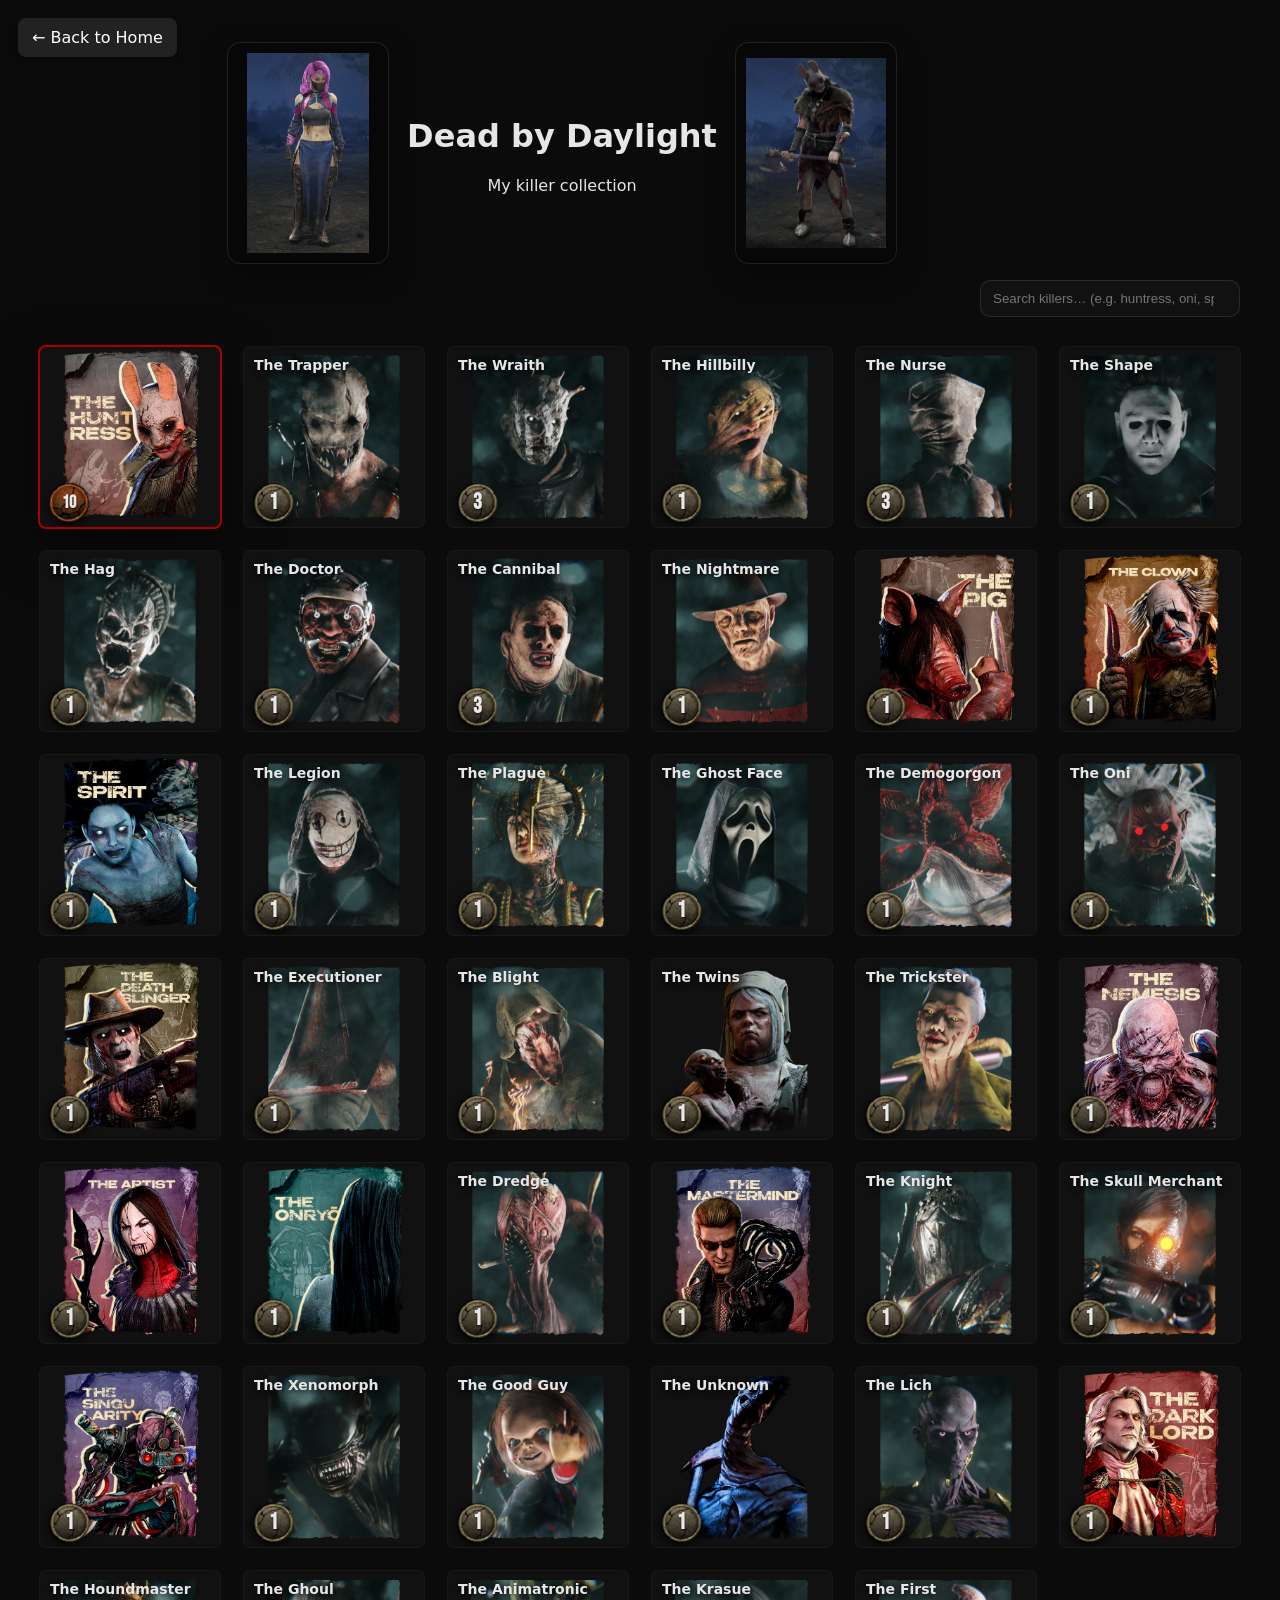
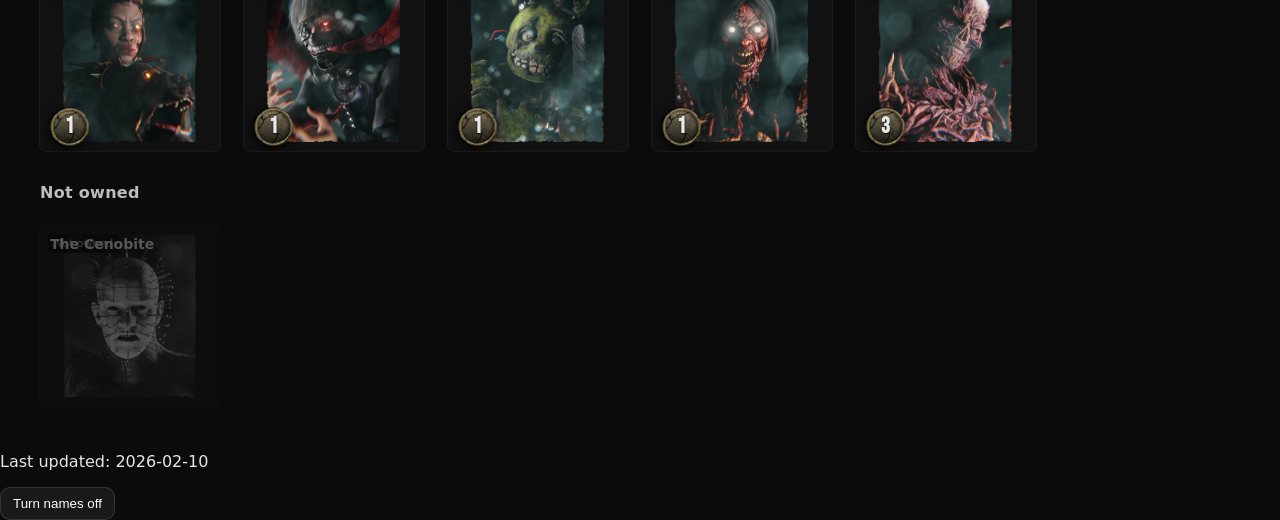
==== index.html @ 69598568 "move dead by daylight" ====
<!DOCTYPE html>
<html lang="en">
<head>
  <link href="https://fonts.googleapis.com/css2?family=Bebas+Neue&display=swap" rel="stylesheet">
  <meta charset="UTF-8" />
  <meta name="viewport" content="width=device-width, initial-scale=1.0" />

  <title>DBD Killers — Sic4rioDragon</title>
  <link rel="stylesheet" href="style.css" />
  <link rel="icon" type="image/png" href="/assets/img/deadbydaylight_icon.png" />

  <meta name="description" content="My Dead by Daylight killer collection — builds + clips." />
  <meta property="og:title" content="Dead by Daylight • Killers • Sic4rioDragon" />
  <meta property="og:description" content="My killer collection — builds + clips." />
  <meta property="og:image" content="https://deadbydaylight.sic4riodragon.uk/assets/img/banner1.png" />
  <meta property="og:url" content="https://deadbydaylight.sic4riodragon.uk/" />
  <meta name="twitter:card" content="summary_large_image" />
</head>

<body>
  <div class="topbar">
    <a class="back-btn" href="https://sic4riodragon.uk/">← Back to Home</a>

    <div class="titleblock">
      <div class="title-row">
        <a class="title-avatar-link" href="/survivors.html" title="Go to Survivors">
          <img class="title-avatar" src="/assets/img/yui.png" alt="Yui">
        </a>

        <div class="title-text">
          <h1>Dead by Daylight</h1>
          <p>My killer collection</p>
        </div>

        <a class="title-avatar-link" href="/" title="Go to Killers">
          <img class="title-avatar" src="/assets/img/huntress.png" alt="Huntress">
        </a>
      </div>
    </div>

    <div style="width:140px;"></div>
  </div>

  <div class="controls">
    <input id="searchInput" class="search" type="search" placeholder="Search killers… (e.g. huntress, oni, spirit)" autocomplete="off">
  </div>

  <main id="killer-grid"></main>

  <footer>
    <p id="updated"></p>
    <button id="toggleNamesBtn" class="toggle-btn" type="button">Turn names off</button>
  </footer>

  <!-- Modal -->
  <div id="killerModal" class="modal hidden">
    <div class="modal-card">
      <button id="modalClose" class="modal-close">×</button>
      <h2 id="modalName"></h2>
      <div id="modalBody"></div>
    </div>
  </div>

  <script src="script.js"></script>
</body>
</html>
---- style.css ----
body {
  margin: 0;
  background: #0b0b0b;
  color: #e6e6e6;
  font-family: system-ui, Segoe UI, sans-serif;
}

header {
  text-align: center;
  padding: 40px 20px;
}

#killer-grid {
  display: grid;
  grid-template-columns: repeat(auto-fill, minmax(180px, 1fr));
  gap: 24px;
  padding: 30px;
  max-width: 1200px;
  margin: auto;
}

.killer {
  position: relative;
  border-radius: 6px;
  overflow: hidden;
  background: #111;
  box-shadow: 0 0 0 1px rgba(255,255,255,0.06);
  transition: transform .15s ease, box-shadow .15s ease;
}

.killer:hover .prestige-crest{
  transform: translateY(-4px) scale(1.05);
}

.killer img {
  width: 100%;
  display: block;
}

.killer-name{
  position: absolute;
  top: 10px;
  left: 10px;
  right: 10px;

  padding: 0;
  background: none;
  border: none;

  font-weight: 800;
  font-size: 14px;
  line-height: 1.2;
  z-index: 6;

  text-shadow: 0 2px 6px rgba(0,0,0,.90);
}
.killer.locked {
  opacity: 0.35;
  filter: grayscale(1);
}

.prestige {
  position: absolute;
  top: 8px;
  right: 8px;
  background: rgba(0,0,0,.75);
  padding: 4px 7px;
  font-size: 12px;
  border-radius: 4px;
}

/* Prestige Crest (layered images: fill + border + number) */
.prestige-crest{
  position: absolute;
  left: 5px;
  bottom: 0px;

  width: 48px;
  height: 48px;
  z-index: 7;

  pointer-events: none;
  filter: drop-shadow(0 3px 6px rgba(0,0,0,.8));
}

.prestige-crest img{
  position: absolute;
  inset: 0;
  width: 100%;
  height: 100%;
  display: block;
}

.prestige-crest .prestige-num{
  position: absolute;
  inset: 0;
  display: grid;
  place-items: center;

  font-weight: 600;
  color: #e8e8e8;
  text-shadow:
    0 1px 2px rgba(0,0,0,.75),
    0 0 1px rgba(0,0,0,.55);    
  line-height: 1;
  user-select: none;
  font-family: "Bebas Neue", system-ui, sans-serif;
  letter-spacing: 0px;
}

.prestige-crest[data-d="1"] .prestige-num{ font-size: 22px; }
.prestige-crest[data-d="2"] .prestige-num{ font-size: 18px; }
.prestige-crest[data-d="3"] .prestige-num{ font-size: 16px; }

.killer{
  position: relative;
}
.back-link {
  display: inline-block;
  margin-top: 10px;
  color: #aaa;
  text-decoration: none;
  font-size: 14px;
}
.back-link:hover { color: #fff; }

.locked-label {
  position: absolute;
  top: 8px;
  left: 8px;
  font-size: 11px;
  background: rgba(0,0,0,.7);
  padding: 3px 6px;
  border-radius: 3px;
  color: #ccc;
}

.subtitle {
  font-size: 14px;
  color: #b5b5b5;
  margin-top: 6px;
}

@media (max-width: 500px) {
  #killer-grid {
    gap: 16px;
    padding: 20px;
  }
}

.missing-img-badge{
  position:absolute;
  top:8px;
  right:8px;
  padding:4px 8px;
  border-radius:10px;
  font-size:12px;
  letter-spacing:0.4px;
  background:rgba(255, 70, 70, 0.92);
  color:#fff;
  font-weight:700;
  z-index:5;
  user-select:none;
}

.topbar{
  max-width:1200px;
  margin: 42px auto 0;
  padding: 0 30px;
  display:flex;
  align-items:center;
  justify-content:space-between;
  gap:16px;
}

.titleblock{
  text-align:center;
  flex:1;
}

.back-btn{
  position: fixed;
  top: 18px;
  left: 18px;
  z-index: 10000;

  display:inline-block;
  color:#fff;
  background:#222;
  padding:10px 14px;
  border-radius:8px;
  text-decoration:none;
  box-shadow: 0 2px 10px rgba(0,0,0,0.35);
}
.back-btn:hover{ background:#333; }

.section-title{
  grid-column: 1 / -1;
  margin: 8px 0 0;
  font-size: 16px;
  color: #bdbdbd;
  letter-spacing: .3px;
}

.modal.hidden{ display:none; }
.modal{
  position:fixed; inset:0;
  background:rgba(0,0,0,0.65);
  display:flex;
  align-items:center;
  justify-content:center;
  padding:20px;
  z-index:9999;
}
.modal-card{
  width:min(720px, 95vw);
  background:rgba(10,10,14,0.96);
  border:1px solid rgba(255,255,255,0.08);
  border-radius:14px;
  padding:18px 18px 16px;
  box-shadow: 0 20px 60px rgba(0,0,0,0.6);
}
.modal-close{
  float:right;
  background:#222;
  color:#fff;
  border:none;
  border-radius:10px;
  width:36px; height:36px;
  cursor:pointer;
}
.modal-close:hover{ background:#333; }

.modal-section { margin-top: 10px; }
.modal-section h3 {
  margin: 12px 0 6px;
  font-size: 16px;
  color: #eaeaf2;
}
.modal-section ul { margin: 6px 0 10px 18px; }
.modal-section a { color: #9bd1ff; text-decoration: none; }
.modal-section a:hover { text-decoration: underline; }
.muted { opacity: 0.75; }

/* Title row with Yui / Huntress */
.title-row{
  display:flex;
  align-items:center;
  justify-content:center;
  gap:18px;
}
.title-avatar{
  width: 140px;
  height: 200px; 
  object-fit: contain;
  object-position: center;
  border-radius: 14px;
  padding: 10px;
  background: rgba(0,0,0,0.35);
  box-shadow: 0 10px 30px rgba(0,0,0,.45);
  border: 1px solid rgba(255,255,255,.10);
}

.title-text{ text-align:center; }

/* Controls */
.controls{
  max-width: 1200px;
  margin: 16px auto 0;
  padding: 0 30px;
  display: flex;
  justify-content: flex-end;  /* right */
}

.search{
  width: 260px;
  max-width: 100%;
  padding: 10px 12px;
  border-radius: 10px;
  border: 1px solid rgba(255,255,255,.10);
  background: #111;
  color: #eee;
  outline: none;
}

.search:focus{ border-color: rgba(255,255,255,.22); }

.perk-list{ list-style:none; padding-left:0; margin: 6px 0 10px; }
.perk-item{
  display:flex;
  align-items:center;
  gap:10px;
  margin: 6px 0;
}
.perk-icon{
  width:28px;
  height:28px;
  border-radius:6px;
  border:1px solid rgba(255,255,255,.10);
  background:#111;
}

.clip-embed{ margin: 10px 0 16px; }

/* Main highlight (dark red) */
.killer.main{
  box-shadow:
    0 0 0 2px rgba(176, 0, 0, 0.95), /* #b00000 */
    0 20px 55px rgba(0, 0, 0, 0.6);
}

.title-avatar-link{
  display:inline-flex;
  border-radius:14px;
}
.title-avatar-link:hover .title-avatar{
  transform: translateY(-1px);
  transition: transform 120ms ease;
}
.title-avatar{ cursor:pointer; }

/* === Survivors page: use same grid + fixed card height (prevents giant portraits) === */
#survivor-grid{
  display:grid;
  grid-template-columns: repeat(auto-fill, minmax(180px, 1fr));
  gap: 24px;
  padding: 30px;
  max-width: 1200px;
  margin: auto;
}

#survivor-grid .killer img{
  width: 100%;
  display: block;
}
/* Global toggle: hide all names */
body.names-off .killer-name{
  display: none !important;
}

/* Per-card toggle: hide name for specific portraits */
.killer-name.is-hidden{
  display: none !important;
}

.toggle-btn{
  padding: 8px 12px;
  border-radius: 10px;
  border: 1px solid rgba(255,255,255,.12);
  background: rgba(255,255,255,.06);
  color: #fff;
  cursor: pointer;
}
.toggle-btn:hover{
  background: rgba(255,255,255,.10);
}
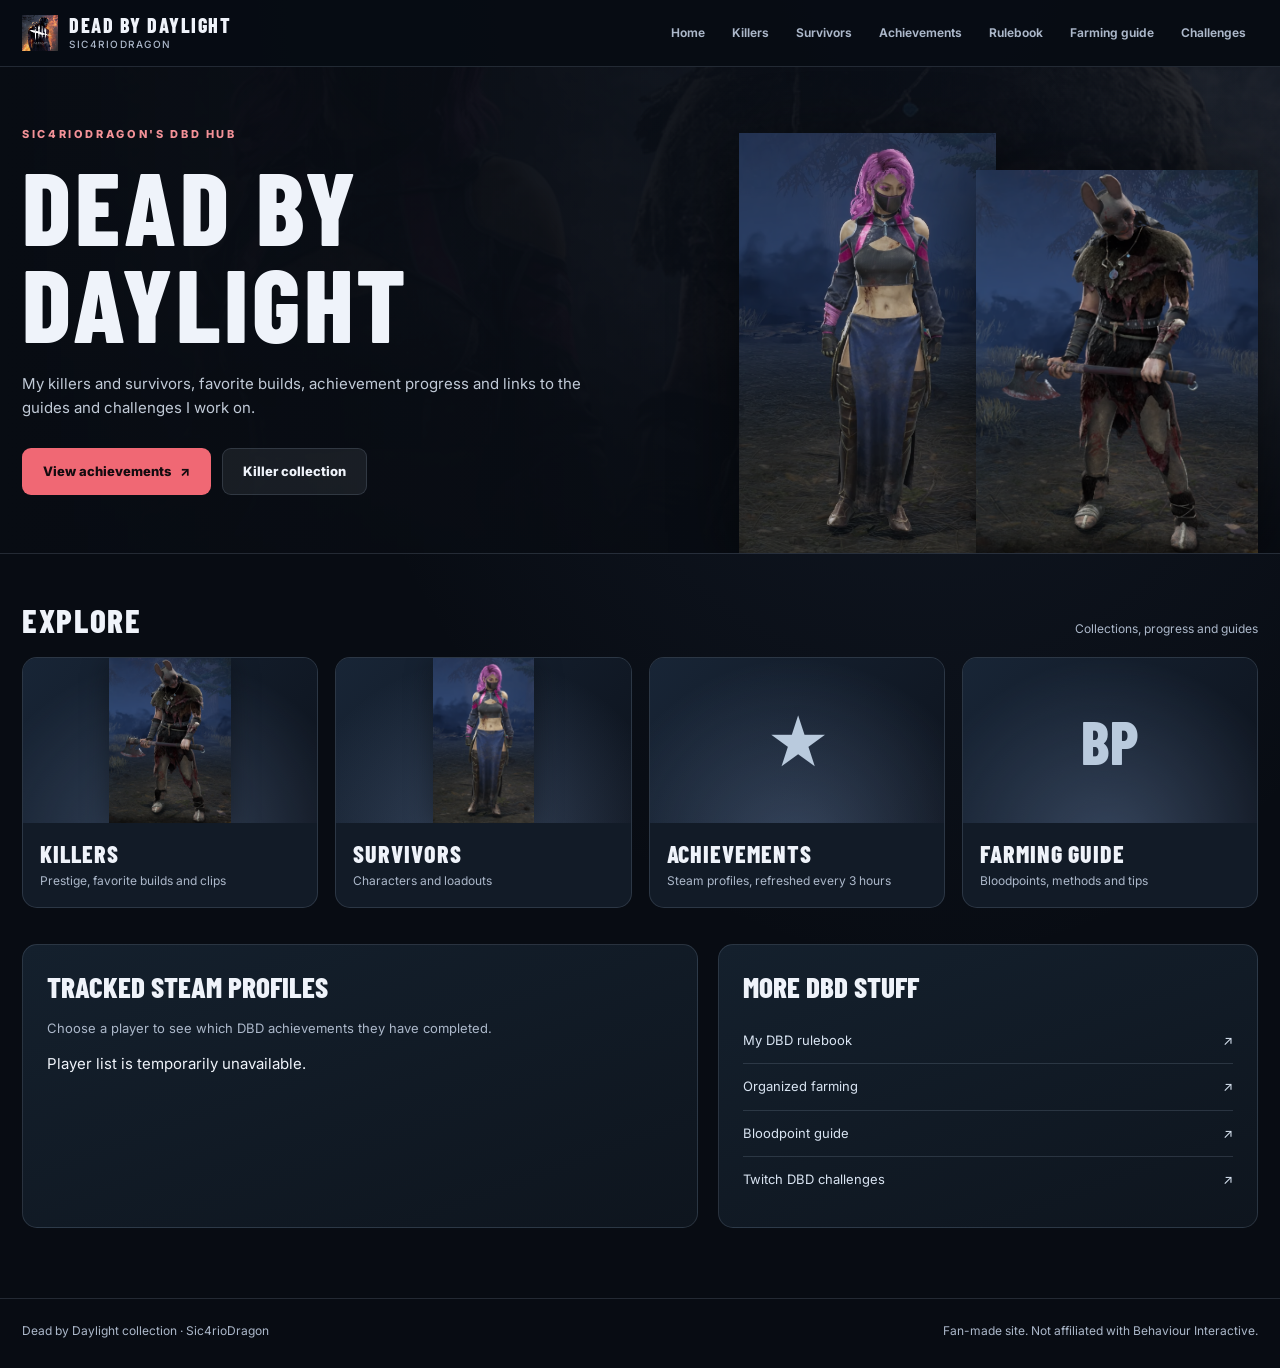
==== commit c3b5984d: "Build DBD hub homepage and shared navigation" ====
--- a/index.html
+++ b/index.html
@@ -1,66 +1,55 @@
-<!DOCTYPE html>
+<!doctype html>
 <html lang="en">
 <head>
-  <link href="https://fonts.googleapis.com/css2?family=Bebas+Neue&display=swap" rel="stylesheet">
-  <meta charset="UTF-8" />
-  <meta name="viewport" content="width=device-width, initial-scale=1.0" />
-
-  <title>DBD Killers — Sic4rioDragon</title>
-  <link rel="stylesheet" href="style.css" />
-  <link rel="icon" type="image/png" href="/assets/img/deadbydaylight_icon.png" />
-
-  <meta name="description" content="My Dead by Daylight killer collection — builds + clips." />
-  <meta property="og:title" content="Dead by Daylight • Killers • Sic4rioDragon" />
-  <meta property="og:description" content="My killer collection — builds + clips." />
-  <meta property="og:image" content="https://deadbydaylight.sic4riodragon.uk/assets/img/banner1.png" />
-  <meta property="og:url" content="https://deadbydaylight.sic4riodragon.uk/" />
-  <meta name="twitter:card" content="summary_large_image" />
+  <meta charset="utf-8"><meta name="viewport" content="width=device-width,initial-scale=1">
+  <meta name="theme-color" content="#080c13">
+  <title>Dead by Daylight | Sic4rioDragon</title>
+  <meta name="description" content="Sic4rioDragon's Dead by Daylight hub: killers, survivors, Steam achievements, farming guides, builds and clips.">
+  <link rel="canonical" href="https://deadbydaylight.sic4riodragon.uk/">
+  <link rel="icon" href="/assets/img/deadbydaylight_icon.png">
+  <meta property="og:title" content="Dead by Daylight | Sic4rioDragon">
+  <meta property="og:description" content="Collections, achievements, guides and challenges.">
+  <meta property="og:image" content="https://deadbydaylight.sic4riodragon.uk/assets/img/banner1.png">
+  <link rel="stylesheet" href="/site.css">
+  <script>if(location.search){const p=new URLSearchParams(location.search);if(p.has('k'))location.replace('/killers/?k='+encodeURIComponent(p.get('k')));else if(p.has('s'))location.replace('/survivors.html?s='+encodeURIComponent(p.get('s')));}</script>
 </head>
-
-<body>
-  <div class="topbar">
-    <a class="back-btn" href="https://sic4riodragon.uk/">← Back to Home</a>
-
-    <div class="titleblock">
-      <div class="title-row">
-        <a class="title-avatar-link" href="/survivors.html" title="Go to Survivors">
-          <img class="title-avatar" src="/assets/img/yui.png" alt="Yui">
-        </a>
-
-        <div class="title-text">
-          <h1>Dead by Daylight</h1>
-          <p>My killer collection</p>
+<body class="hub-page">
+  <header class="site-header"></header>
+  <section class="hub-hero">
+    <div class="hub-wrap">
+      <div class="hub-hero-copy">
+        <p class="hub-eyebrow">Sic4rioDragon's DBD hub</p>
+        <h1>Dead by<br>Daylight</h1>
+        <p>My killers and survivors, favorite builds, achievement progress and links to the guides and challenges I work on.</p>
+        <div class="hub-actions">
+          <a class="hub-btn" href="/achievements/">View achievements <span aria-hidden="true">↗</span></a>
+          <a class="hub-btn secondary" href="/killers/">Killer collection</a>
         </div>
-
-        <a class="title-avatar-link" href="/" title="Go to Killers">
-          <img class="title-avatar" src="/assets/img/huntress.png" alt="Huntress">
-        </a>
       </div>
+      <div class="hub-figure" aria-hidden="true"><img src="/assets/img/yui.png" alt=""><img src="/assets/img/huntress.png" alt=""></div>
     </div>
-
-    <div style="width:140px;"></div>
-  </div>
-
-  <div class="controls">
-    <input id="searchInput" class="search" type="search" placeholder="Search killers… (e.g. huntress, oni, spirit)" autocomplete="off">
-  </div>
-
-  <main id="killer-grid"></main>
-
-  <footer>
-    <p id="updated"></p>
-    <button id="toggleNamesBtn" class="toggle-btn" type="button">Turn names off</button>
-  </footer>
-
-  <!-- Modal -->
-  <div id="killerModal" class="modal hidden">
-    <div class="modal-card">
-      <button id="modalClose" class="modal-close">×</button>
-      <h2 id="modalName"></h2>
-      <div id="modalBody"></div>
+  </section>
+  <main class="hub-main hub-wrap">
+    <section aria-labelledby="explore-title">
+      <div class="hub-section-title"><h2 id="explore-title">Explore</h2><span>Collections, progress and guides</span></div>
+      <div class="hub-grid">
+        <a class="hub-tile" href="/killers/"><div class="hub-tile-visual"><img src="/assets/img/huntress.png" alt="" loading="lazy"></div><div class="hub-tile-body"><span class="hub-tile-title">Killers</span><span class="hub-tile-sub">Prestige, favorite builds and clips</span></div></a>
+        <a class="hub-tile" href="/survivors.html"><div class="hub-tile-visual"><img src="/assets/img/yui.png" alt="" loading="lazy"></div><div class="hub-tile-body"><span class="hub-tile-title">Survivors</span><span class="hub-tile-sub">Characters and loadouts</span></div></a>
+        <a class="hub-tile" href="/achievements/"><div class="hub-tile-visual hub-icon-visual"><span aria-hidden="true">★</span></div><div class="hub-tile-body"><span class="hub-tile-title">Achievements</span><span class="hub-tile-sub">Steam profiles, refreshed every 3 hours</span></div></a>
+        <a class="hub-tile" href="https://dbdfarming.sic4riodragon.uk/"><div class="hub-tile-visual hub-icon-visual"><span aria-hidden="true">BP</span></div><div class="hub-tile-body"><span class="hub-tile-title">Farming guide</span><span class="hub-tile-sub">Bloodpoints, methods and tips</span></div></a>
+      </div>
+    </section>
+    <div class="hub-lower">
+      <section class="hub-box" aria-labelledby="tracked-title"><h2 id="tracked-title">Tracked Steam profiles</h2><p>Choose a player to see which DBD achievements they have completed.</p><div class="hub-players" id="homePlayers"><span>Loading player list…</span></div></section>
+      <section class="hub-box"><h2>More DBD stuff</h2><ul class="hub-list">
+        <li><a href="/dbd-rulebook/">My DBD rulebook <span aria-hidden="true">↗</span></a></li>
+        <li><a href="https://dbdfarming.sic4riodragon.uk/guides/organized-farming.html">Organized farming <span aria-hidden="true">↗</span></a></li>
+        <li><a href="https://dbdfarming.sic4riodragon.uk/guides/bloodpoint-farming.html">Bloodpoint guide <span aria-hidden="true">↗</span></a></li>
+        <li><a href="https://sic4riodragon.uk/twitch/deadbydaylight/">Twitch DBD challenges <span aria-hidden="true">↗</span></a></li>
+      </ul></section>
     </div>
-  </div>
-
-  <script src="script.js"></script>
+  </main>
+  <footer class="hub-footer"><div class="hub-wrap"><span>Dead by Daylight collection · Sic4rioDragon</span><span>Fan-made site. Not affiliated with Behaviour Interactive.</span></div></footer>
+  <script src="/site.js"></script><script src="/home.js"></script>
 </body>
 </html>
--- a/site.css
+++ b/site.css
@@ -0,0 +1,70 @@
+@import url('https://fonts.googleapis.com/css2?family=Barlow+Condensed:wght@500;600;700;800&family=Inter:wght@400;500;600;700;800&display=swap');
+:root{--hub-bg:#080c13;--hub-panel:#121b27;--hub-panel2:#172331;--hub-line:rgba(178,199,224,.16);--hub-text:#eff3fa;--hub-muted:#acb8ca;--hub-accent:#f06874;--hub-blue:#8dbcea}
+html{scroll-behavior:smooth}
+body{background-color:var(--hub-bg);color:var(--hub-text)}
+.site-header{position:relative;z-index:30;display:flex;align-items:center;justify-content:space-between;gap:24px;width:100%;box-sizing:border-box;padding:13px max(22px,calc((100vw - 1380px)/2));background:rgba(7,12,19,.96);border-bottom:1px solid var(--hub-line);font-family:Inter,system-ui,sans-serif}
+.site-brand{display:flex;align-items:center;gap:11px;flex:none;color:var(--hub-text)!important;text-decoration:none!important;font-family:'Barlow Condensed',sans-serif;font-size:20px;font-weight:800;letter-spacing:.075em;line-height:1}
+.site-brand img{height:36px;width:36px;object-fit:contain}
+.site-brand span{display:flex;flex-direction:column;gap:3px}
+.site-brand small{font:500 10px Inter,system-ui,sans-serif;letter-spacing:.15em;text-transform:uppercase;color:var(--hub-muted)}
+.site-links{display:flex;align-items:center;justify-content:flex-end;gap:3px;min-width:0;flex-wrap:wrap}
+.site-links a{font-size:12px;font-weight:650;color:var(--hub-muted);padding:10px 12px;border-radius:9px;text-decoration:none;white-space:nowrap;transition:color .15s,background .15s}
+.site-links a:hover,.site-links a[aria-current="page"]{background:rgba(141,188,234,.11);color:#fff}
+.hub-page{margin:0;min-height:100vh;background:radial-gradient(ellipse at 72% -10%,rgba(90,119,169,.17),transparent 52%),#080c13;font:400 15px/1.65 Inter,system-ui,sans-serif;color:var(--hub-text)}
+.hub-page *{box-sizing:border-box}
+.hub-wrap{width:min(1300px,calc(100% - 44px));margin:0 auto}
+.hub-hero{position:relative;isolation:isolate;overflow:hidden;border-bottom:1px solid var(--hub-line);min-height:465px;display:flex;align-items:center}
+.hub-hero:before{content:'';position:absolute;z-index:-2;inset:0;background:url('/assets/img/banner1.png') center 38%/cover no-repeat;opacity:.27}
+.hub-hero:after{content:'';position:absolute;z-index:-1;inset:0;background:linear-gradient(90deg,#080c13 0%,rgba(8,12,19,.85) 40%,rgba(8,12,19,.42) 100%),linear-gradient(0deg,#080c13,transparent 52%)}
+.hub-hero .hub-wrap{display:flex;align-items:center;gap:20px;position:relative;min-height:465px}
+.hub-hero-copy{max-width:710px;padding:58px 0;position:relative;z-index:3}
+.hub-eyebrow{font-weight:800;text-transform:uppercase;letter-spacing:.24em;color:#f39298;font-size:11px;margin:0 0 14px}
+.hub-hero h1{font-family:'Barlow Condensed',Impact,sans-serif;font-weight:800;text-transform:uppercase;letter-spacing:.035em;font-size:clamp(52px,8vw,105px);line-height:.95;margin:0 0 20px}
+.hub-hero p:not(.hub-eyebrow){max-width:570px;color:#c1cad7;margin:0 0 27px}
+.hub-actions{display:flex;flex-wrap:wrap;gap:11px}
+.hub-btn{display:inline-flex;align-items:center;justify-content:center;gap:9px;padding:12px 20px;background:var(--hub-accent);border:1px solid transparent;border-radius:9px;text-decoration:none;color:#140b0f;font-weight:800;font-size:13px;transition:transform .2s,background .2s}
+.hub-btn:hover{transform:translateY(-2px);background:#ff8790}
+.hub-btn.secondary{background:rgba(230,239,250,.075);border-color:var(--hub-line);color:var(--hub-text)}
+.hub-btn.secondary:hover{background:rgba(230,239,250,.13)}
+.hub-figure{position:absolute;right:0;bottom:0;height:100%;display:flex;align-items:flex-end;justify-content:flex-end;pointer-events:none}
+.hub-figure img{width:clamp(160px,22vw,330px);max-height:420px;object-fit:contain;object-position:bottom;filter:drop-shadow(0 12px 35px rgba(0,0,0,.6))}
+.hub-figure img:first-child{transform:translateX(32px);opacity:.87}
+.hub-main{padding:48px 0 70px}
+.hub-section-title{display:flex;align-items:baseline;justify-content:space-between;gap:15px;margin:0 0 18px}
+.hub-section-title h2{font:800 33px/1.1 'Barlow Condensed',sans-serif;letter-spacing:.05em;text-transform:uppercase;margin:0}
+.hub-section-title span,.hub-section-title a{font-size:12px;color:var(--hub-muted)}
+.hub-section-title a:hover{color:#fff}
+.hub-grid{display:grid;grid-template-columns:repeat(4,minmax(0,1fr));gap:17px}
+.hub-tile{position:relative;display:flex;flex-direction:column;overflow:hidden;min-height:250px;border:1px solid var(--hub-line);border-radius:15px;background:var(--hub-panel);color:var(--hub-text)!important;text-decoration:none!important;transition:transform .2s,border-color .2s,box-shadow .2s}
+.hub-tile:hover{transform:translateY(-5px);border-color:rgba(240,104,116,.65);box-shadow:0 18px 30px rgba(0,0,0,.24)}
+.hub-tile-visual{height:165px;display:flex;justify-content:center;align-items:flex-end;background:radial-gradient(circle at center 120%,rgba(130,159,205,.34),transparent 80%),linear-gradient(130deg,#182536,#0d131d);overflow:hidden}
+.hub-tile-visual img{max-width:100%;height:100%;object-fit:contain;object-position:bottom;filter:drop-shadow(0 6px 14px rgba(0,0,0,.4))}
+.hub-tile-body{padding:16px 17px;display:flex;flex-direction:column;gap:3px}
+.hub-tile-title{font:800 24px 'Barlow Condensed',sans-serif;text-transform:uppercase;letter-spacing:.04em}
+.hub-tile-sub{font-size:12px;color:var(--hub-muted)}
+.hub-icon-visual{display:grid;place-items:center}
+.hub-icon-visual span{font:800 60px 'Barlow Condensed',sans-serif;color:#b9cadd}
+.hub-lower{display:grid;grid-template-columns:1.25fr 1fr;gap:20px;margin-top:36px}
+.hub-box{padding:24px;border-radius:15px;background:linear-gradient(160deg,#14202d,#0e151e);border:1px solid var(--hub-line)}
+.hub-box h2{font:800 29px 'Barlow Condensed',sans-serif;text-transform:uppercase;margin:0 0 14px}
+.hub-box p{font-size:13px;color:var(--hub-muted)}
+.hub-players{display:flex;flex-wrap:wrap;gap:10px}
+.hub-player{display:flex;align-items:center;gap:11px;padding:10px 13px;border:1px solid var(--hub-line);border-radius:11px;background:rgba(255,255,255,.035);text-decoration:none;color:#f6f8fb;min-width:205px;flex:1}
+.hub-player:hover{border-color:var(--hub-blue)}
+.hub-player img{height:40px;width:40px;object-fit:cover;border-radius:7px;background:#233143}
+.hub-player strong{display:block;font-size:13px}
+.hub-player small{display:block;color:var(--hub-muted);font-size:11px}
+.hub-list{list-style:none;padding:0;margin:0}
+.hub-list li+li{border-top:1px solid var(--hub-line)}
+.hub-list a{display:flex;justify-content:space-between;align-items:center;padding:12px 0;color:#d9e4f2;text-decoration:none;font-size:13px}
+.hub-list a:hover{color:#fff}
+.hub-footer{padding:24px 0 30px;border-top:1px solid var(--hub-line);color:var(--hub-muted);font:12px Inter,system-ui,sans-serif}
+.hub-footer .hub-wrap{display:flex;justify-content:space-between;gap:15px;flex-wrap:wrap}
+body:not(.hub-page)>.site-header+*{scroll-margin-top:20px}
+body:not(.hub-page) .topbar{margin-top:0}
+body:not(.hub-page) .topbar .back-btn{border-radius:9px}
+body:not(.hub-page) .killer{border-radius:12px;border:1px solid rgba(178,199,224,.12)}
+body:not(.hub-page) .killer:hover{box-shadow:0 0 0 1px rgba(240,104,116,.3),0 16px 25px rgba(0,0,0,.28)}
+@media(max-width:1050px){.hub-grid{grid-template-columns:repeat(2,minmax(0,1fr))}.hub-figure{opacity:.5}.site-header{flex-wrap:wrap;padding:12px 22px}.site-links{flex-wrap:nowrap;overflow-x:auto;max-width:100%;justify-content:flex-start;width:100%;padding-bottom:3px}}
+@media(max-width:670px){.hub-wrap{width:min(100% - 28px,1300px)}.hub-hero,.hub-hero .hub-wrap{min-height:385px}.hub-hero-copy{padding:42px 0}.hub-hero h1{font-size:55px}.hub-figure{opacity:.19;right:-38px}.hub-grid{gap:10px}.hub-tile{min-height:215px}.hub-tile-visual{height:128px}.hub-tile-body{padding:12px}.hub-tile-title{font-size:21px}.hub-lower{grid-template-columns:1fr}.hub-main{padding-top:30px}.site-header{padding:10px 14px}.site-links a{font-size:11px;padding:9px 8px}}
+@media(prefers-reduced-motion:reduce){.hub-tile,.hub-btn{transition:none}}
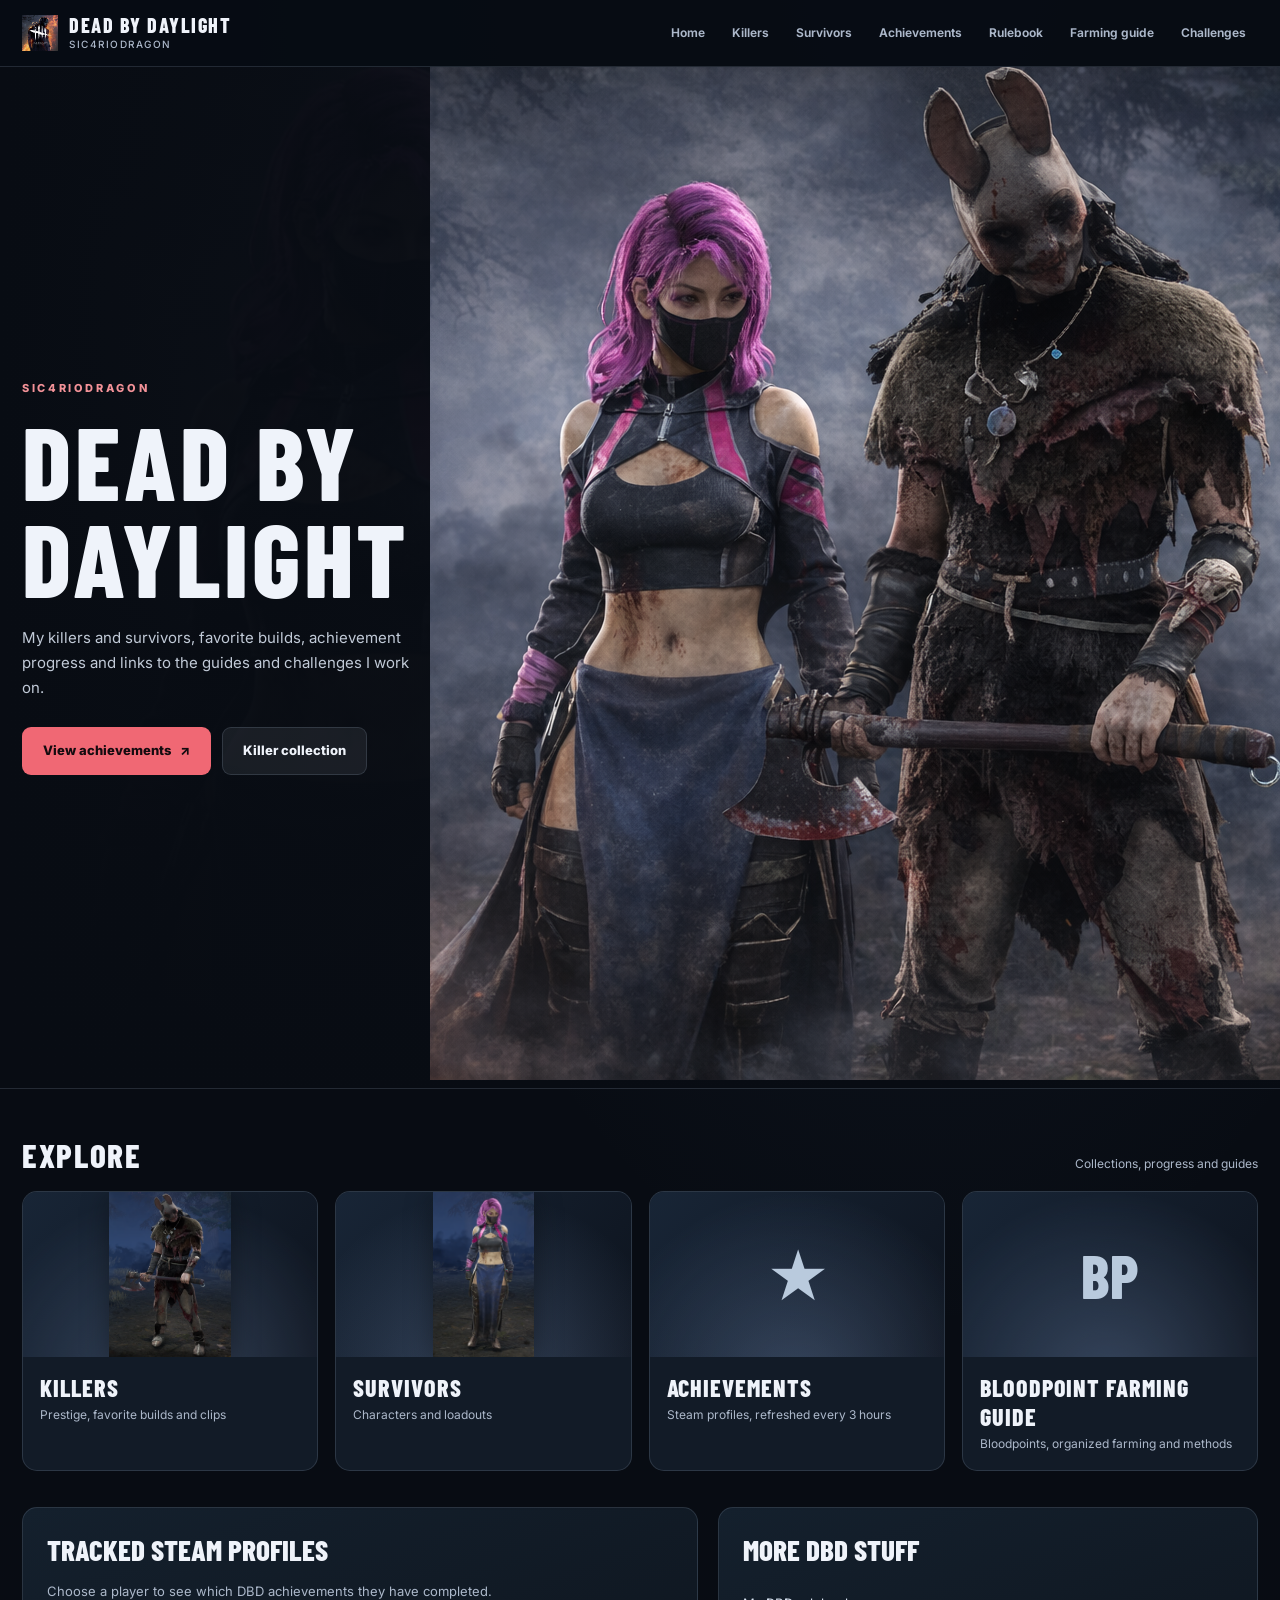
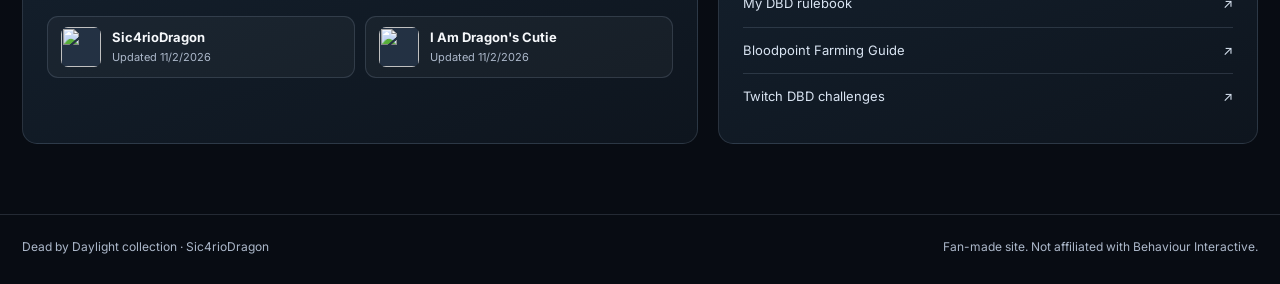
==== commit a1c53ed3: "Refine DBD homepage links, wording, and featured banner" ====
--- a/index.html
+++ b/index.html
@@ -4,7 +4,7 @@
   <meta charset="utf-8"><meta name="viewport" content="width=device-width,initial-scale=1">
   <meta name="theme-color" content="#080c13">
   <title>Dead by Daylight | Sic4rioDragon</title>
-  <meta name="description" content="Sic4rioDragon's Dead by Daylight hub: killers, survivors, Steam achievements, farming guides, builds and clips.">
+  <meta name="description" content="Sic4rioDragon's Dead by Daylight website: killers, survivors, Steam achievements, farming guides, builds and clips.">
   <link rel="canonical" href="https://deadbydaylight.sic4riodragon.uk/">
   <link rel="icon" href="/assets/img/deadbydaylight_icon.png">
   <meta property="og:title" content="Dead by Daylight | Sic4rioDragon">
@@ -18,7 +18,7 @@
   <section class="hub-hero">
     <div class="hub-wrap">
       <div class="hub-hero-copy">
-        <p class="hub-eyebrow">Sic4rioDragon's DBD hub</p>
+        <p class="hub-eyebrow">Sic4rioDragon</p>
         <h1>Dead by<br>Daylight</h1>
         <p>My killers and survivors, favorite builds, achievement progress and links to the guides and challenges I work on.</p>
         <div class="hub-actions">
@@ -26,7 +26,7 @@
           <a class="hub-btn secondary" href="/killers/">Killer collection</a>
         </div>
       </div>
-      <div class="hub-figure" aria-hidden="true"><img src="/assets/img/yui.png" alt=""><img src="/assets/img/huntress.png" alt=""></div>
+      <div class="hub-feature-banner"><img src="/assets/img/banner1.png" alt="Dead by Daylight featured banner"></div>
     </div>
   </section>
   <main class="hub-main hub-wrap">
@@ -36,16 +36,15 @@
         <a class="hub-tile" href="/killers/"><div class="hub-tile-visual"><img src="/assets/img/huntress.png" alt="" loading="lazy"></div><div class="hub-tile-body"><span class="hub-tile-title">Killers</span><span class="hub-tile-sub">Prestige, favorite builds and clips</span></div></a>
         <a class="hub-tile" href="/survivors.html"><div class="hub-tile-visual"><img src="/assets/img/yui.png" alt="" loading="lazy"></div><div class="hub-tile-body"><span class="hub-tile-title">Survivors</span><span class="hub-tile-sub">Characters and loadouts</span></div></a>
         <a class="hub-tile" href="/achievements/"><div class="hub-tile-visual hub-icon-visual"><span aria-hidden="true">★</span></div><div class="hub-tile-body"><span class="hub-tile-title">Achievements</span><span class="hub-tile-sub">Steam profiles, refreshed every 3 hours</span></div></a>
-        <a class="hub-tile" href="https://dbdfarming.sic4riodragon.uk/"><div class="hub-tile-visual hub-icon-visual"><span aria-hidden="true">BP</span></div><div class="hub-tile-body"><span class="hub-tile-title">Farming guide</span><span class="hub-tile-sub">Bloodpoints, methods and tips</span></div></a>
+        <a class="hub-tile" href="https://dbdfarming.sic4riodragon.uk/"><div class="hub-tile-visual hub-icon-visual"><span aria-hidden="true">BP</span></div><div class="hub-tile-body"><span class="hub-tile-title">Bloodpoint Farming Guide</span><span class="hub-tile-sub">Bloodpoints, organized farming and methods</span></div></a>
       </div>
     </section>
     <div class="hub-lower">
       <section class="hub-box" aria-labelledby="tracked-title"><h2 id="tracked-title">Tracked Steam profiles</h2><p>Choose a player to see which DBD achievements they have completed.</p><div class="hub-players" id="homePlayers"><span>Loading player list…</span></div></section>
       <section class="hub-box"><h2>More DBD stuff</h2><ul class="hub-list">
         <li><a href="/dbd-rulebook/">My DBD rulebook <span aria-hidden="true">↗</span></a></li>
-        <li><a href="https://dbdfarming.sic4riodragon.uk/guides/organized-farming.html">Organized farming <span aria-hidden="true">↗</span></a></li>
-        <li><a href="https://dbdfarming.sic4riodragon.uk/guides/bloodpoint-farming.html">Bloodpoint guide <span aria-hidden="true">↗</span></a></li>
-        <li><a href="https://sic4riodragon.uk/twitch/deadbydaylight/">Twitch DBD challenges <span aria-hidden="true">↗</span></a></li>
+        <li><a href="https://dbdfarming.sic4riodragon.uk/">Bloodpoint Farming Guide <span aria-hidden="true">↗</span></a></li>
+        <li><a href="https://twitch.sic4riodragon.uk/deadbydaylight/">Twitch DBD challenges <span aria-hidden="true">↗</span></a></li>
       </ul></section>
     </div>
   </main>
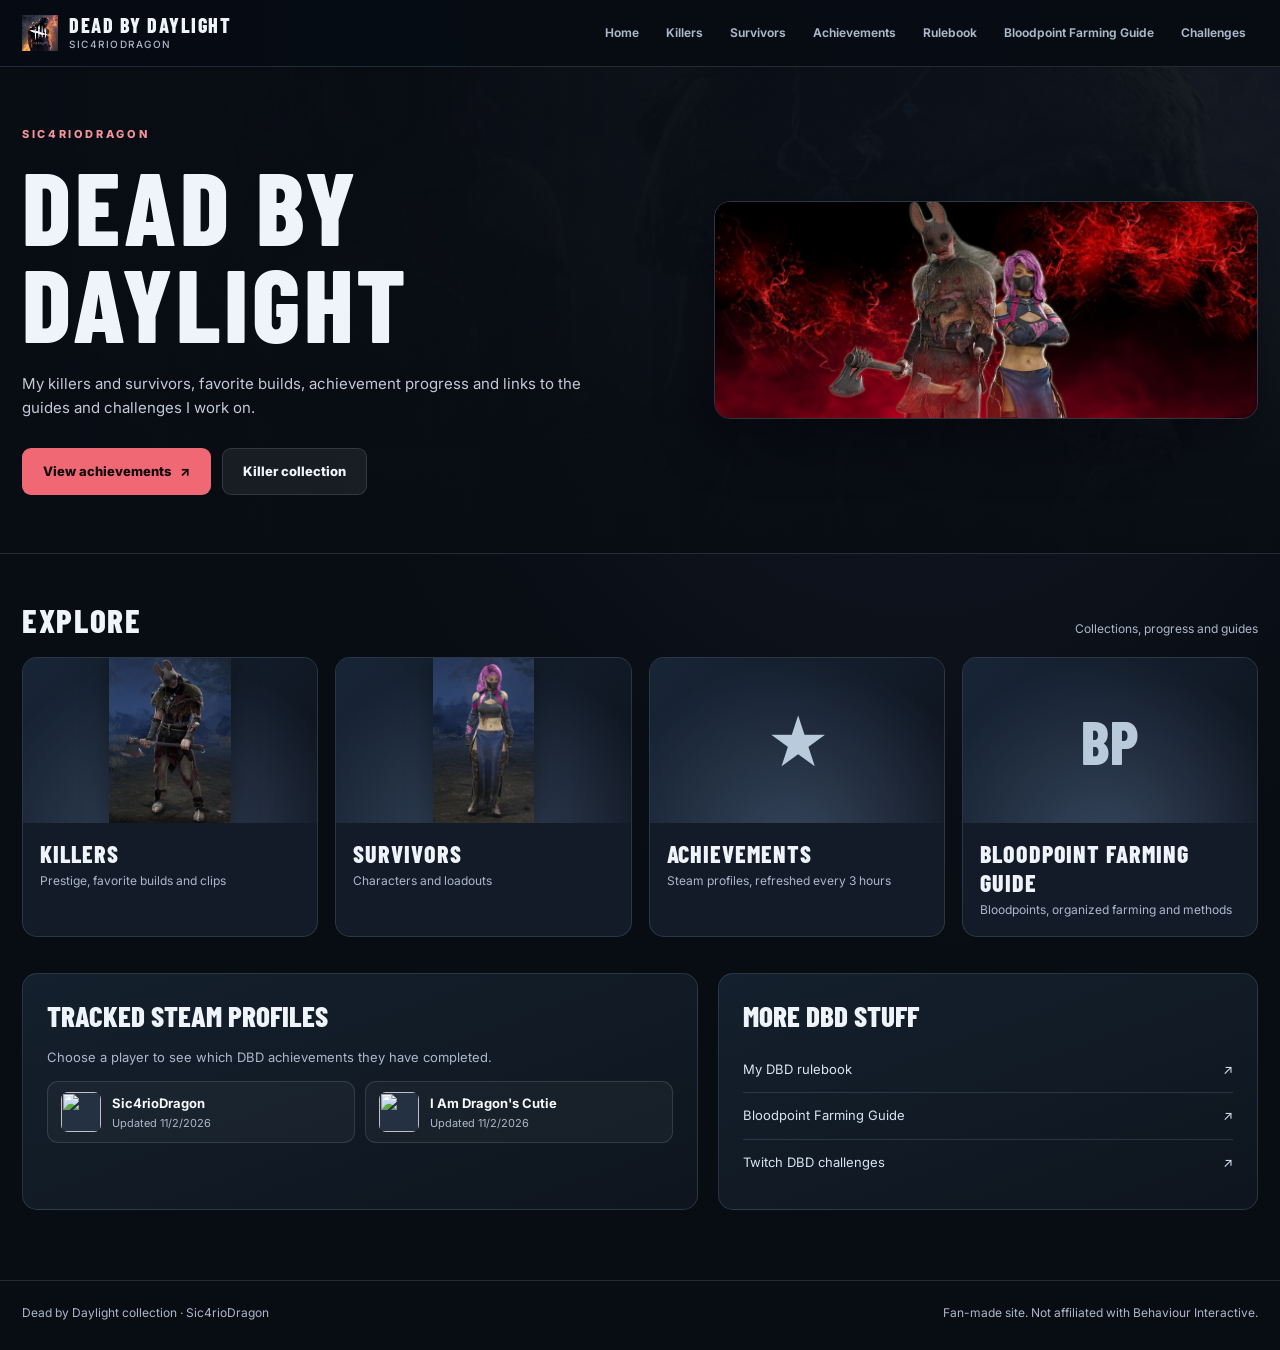
==== commit 9a5d0031: "Use chosen Huntress x Yui Banner2 homepage artwork" ====
--- a/index.html
+++ b/index.html
@@ -9,7 +9,7 @@
   <link rel="icon" href="/assets/img/deadbydaylight_icon.png">
   <meta property="og:title" content="Dead by Daylight | Sic4rioDragon">
   <meta property="og:description" content="Collections, achievements, guides and challenges.">
-  <meta property="og:image" content="https://deadbydaylight.sic4riodragon.uk/assets/img/banner1.png">
+  <meta property="og:image" content="https://deadbydaylight.sic4riodragon.uk/assets/img/Huntress%20x%20Yui%20Banner2.jpg">
   <link rel="stylesheet" href="/site.css">
   <script>if(location.search){const p=new URLSearchParams(location.search);if(p.has('k'))location.replace('/killers/?k='+encodeURIComponent(p.get('k')));else if(p.has('s'))location.replace('/survivors.html?s='+encodeURIComponent(p.get('s')));}</script>
 </head>
@@ -26,7 +26,7 @@
           <a class="hub-btn secondary" href="/killers/">Killer collection</a>
         </div>
       </div>
-      <div class="hub-feature-banner"><img src="/assets/img/banner1.png" alt="Dead by Daylight featured banner"></div>
+      <div class="hub-feature-banner"><img src="/assets/img/Huntress%20x%20Yui%20Banner2.jpg" alt="Dead by Daylight featured banner"></div>
     </div>
   </section>
   <main class="hub-main hub-wrap">
--- a/site.css
+++ b/site.css
@@ -68,3 +68,15 @@
 @media(max-width:1050px){.hub-grid{grid-template-columns:repeat(2,minmax(0,1fr))}.hub-figure{opacity:.5}.site-header{flex-wrap:wrap;padding:12px 22px}.site-links{flex-wrap:nowrap;overflow-x:auto;max-width:100%;justify-content:flex-start;width:100%;padding-bottom:3px}}
 @media(max-width:670px){.hub-wrap{width:min(100% - 28px,1300px)}.hub-hero,.hub-hero .hub-wrap{min-height:385px}.hub-hero-copy{padding:42px 0}.hub-hero h1{font-size:55px}.hub-figure{opacity:.19;right:-38px}.hub-grid{gap:10px}.hub-tile{min-height:215px}.hub-tile-visual{height:128px}.hub-tile-body{padding:12px}.hub-tile-title{font-size:21px}.hub-lower{grid-template-columns:1fr}.hub-main{padding-top:30px}.site-header{padding:10px 14px}.site-links a{font-size:11px;padding:9px 8px}}
 @media(prefers-reduced-motion:reduce){.hub-tile,.hub-btn{transition:none}}
+
+/* Homepage art: single chosen banner rather than separate character cutouts. */
+.hub-hero .hub-wrap{justify-content:space-between;gap:clamp(18px,3vw,40px)}
+.hub-hero-copy{flex:1 1 52%;min-width:0;max-width:680px}
+.hub-feature-banner{position:relative;z-index:2;flex:0 1 44%;min-width:0;align-self:center;margin:25px 0}
+.hub-feature-banner img{display:block;width:100%;height:auto;max-height:340px;object-fit:contain;border-radius:16px;border:1px solid rgba(178,199,224,.21);box-shadow:0 20px 55px rgba(0,0,0,.42)}
+.hub-hero:before{opacity:.13}
+@media(max-width:900px){.hub-hero .hub-wrap{gap:12px}.hub-hero-copy{flex-basis:55%}.hub-feature-banner{flex-basis:42%}}
+@media(max-width:670px){.hub-hero .hub-wrap{display:flex;flex-direction:column;align-items:stretch;min-height:0;gap:0}.hub-hero-copy{flex:initial;width:100%;padding:35px 0 16px}.hub-feature-banner{flex:initial;width:100%;margin:0 0 28px}.hub-feature-banner img{max-height:none}.hub-hero h1{font-size:clamp(48px,12vw,70px)}}
+
+/* The shared header replaces the old achievements-only navigation. */
+.site-header ~ .page-shell .hero-nav{display:none}
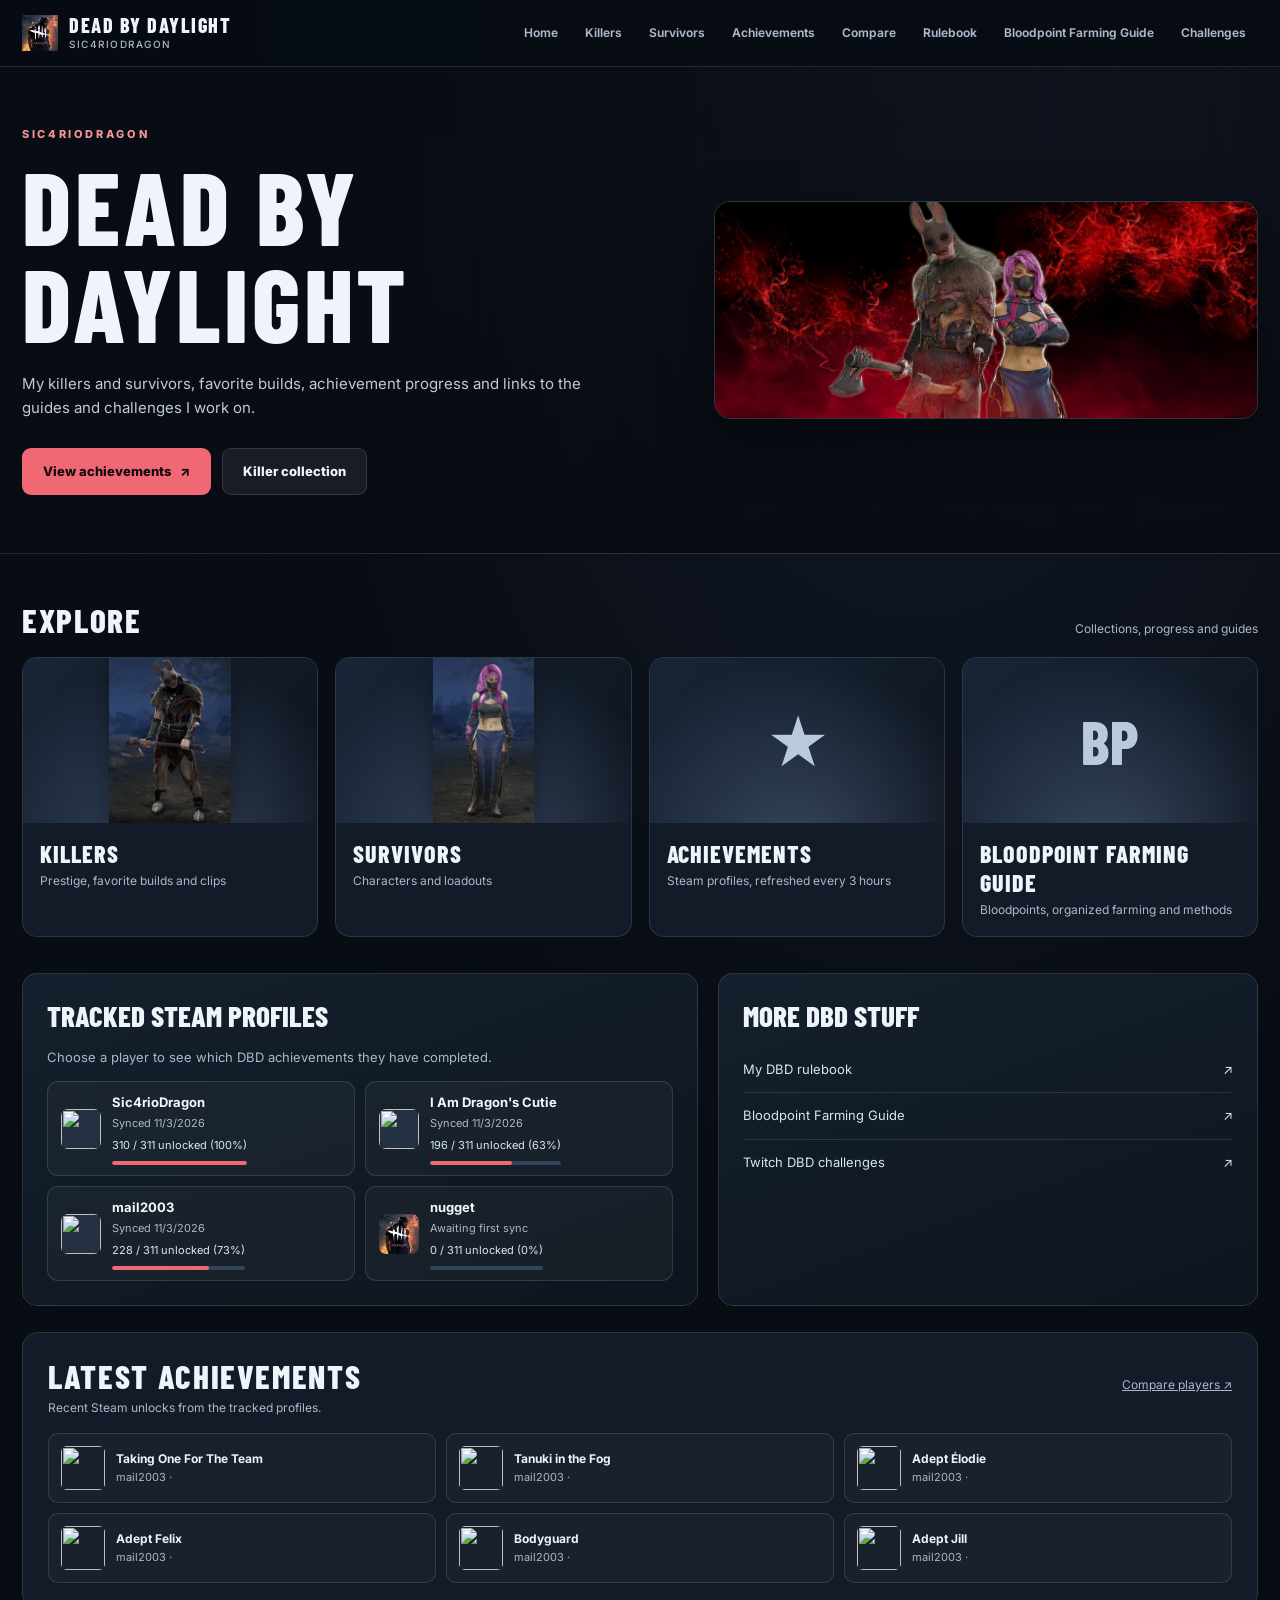
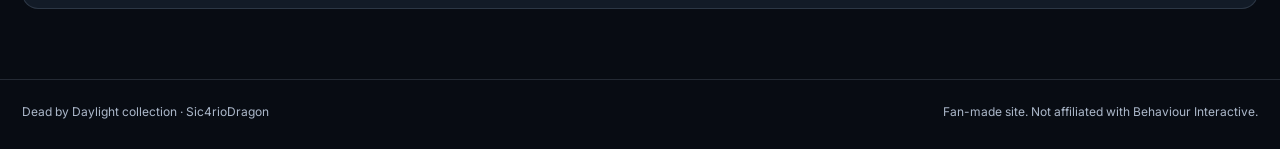
==== commit 8440359f: "Show tracked player completion and latest Steam achievement unlocks" ====
--- a/index.html
+++ b/index.html
@@ -47,6 +47,11 @@
         <li><a href="https://twitch.sic4riodragon.uk/deadbydaylight/">Twitch DBD challenges <span aria-hidden="true">↗</span></a></li>
       </ul></section>
     </div>
+    <section class="hub-activity" aria-labelledby="activityHeading">
+      <div class="hub-section-title"><h2 id="activityHeading">Latest achievements</h2><a href="/achievements/compare/">Compare players ↗</a></div>
+      <p>Recent Steam unlocks from the tracked profiles.</p>
+      <div class="hub-activity-list" id="homeRecent">Loading achievement activity…</div>
+    </section>
   </main>
   <footer class="hub-footer"><div class="hub-wrap"><span>Dead by Daylight collection · Sic4rioDragon</span><span>Fan-made site. Not affiliated with Behaviour Interactive.</span></div></footer>
   <script src="/site.js"></script><script src="/home.js"></script>
--- a/site.css
+++ b/site.css
@@ -14,7 +14,7 @@
 .hub-page *{box-sizing:border-box}
 .hub-wrap{width:min(1300px,calc(100% - 44px));margin:0 auto}
 .hub-hero{position:relative;isolation:isolate;overflow:hidden;border-bottom:1px solid var(--hub-line);min-height:465px;display:flex;align-items:center}
-.hub-hero:before{content:'';position:absolute;z-index:-2;inset:0;background:url('/assets/img/banner1.png') center 38%/cover no-repeat;opacity:.27}
+.hub-hero:before{content:'';position:absolute;z-index:-2;inset:0;background:radial-gradient(ellipse at 72% 40%,rgba(114,21,34,.25),transparent 65%);opacity:1}
 .hub-hero:after{content:'';position:absolute;z-index:-1;inset:0;background:linear-gradient(90deg,#080c13 0%,rgba(8,12,19,.85) 40%,rgba(8,12,19,.42) 100%),linear-gradient(0deg,#080c13,transparent 52%)}
 .hub-hero .hub-wrap{display:flex;align-items:center;gap:20px;position:relative;min-height:465px}
 .hub-hero-copy{max-width:710px;padding:58px 0;position:relative;z-index:3}
@@ -80,3 +80,18 @@
 
 /* The shared header replaces the old achievements-only navigation. */
 .site-header ~ .page-shell .hero-nav{display:none}
+
+.hub-player-count{display:block;color:#d8e7f7;font-size:11px;margin-top:4px}
+.hub-meter{display:block;margin-top:7px;border-radius:9px;background:#32445b;height:4px;overflow:hidden}
+.hub-meter>span{display:block;height:100%;border-radius:9px;background:#f06874}
+.hub-activity{margin-top:26px;border:1px solid var(--hub-line);border-radius:16px;background:#121b27;padding:25px}
+.hub-activity .hub-section-title{margin-bottom:3px}
+.hub-activity>p{font-size:12px;color:var(--hub-muted);margin:0 0 15px}
+.hub-activity-list{display:grid;grid-template-columns:repeat(3,minmax(0,1fr));gap:10px}
+.hub-activity-item{display:flex;gap:11px;align-items:center;border-radius:10px;background:rgba(255,255,255,.027);border:1px solid var(--hub-line);text-decoration:none;color:#edf3fb;padding:12px;min-width:0}
+.hub-activity-item:hover{border-color:rgba(240,104,116,.6)}
+.hub-activity-item img{width:44px;height:44px;border-radius:6px;object-fit:cover;flex:none}
+.hub-activity-item strong{font-size:12px;display:block}
+.hub-activity-item small{font-size:11px;color:var(--hub-muted);display:block}
+@media(max-width:1000px){.hub-activity-list{grid-template-columns:repeat(2,minmax(0,1fr))}}
+@media(max-width:670px){.hub-activity-list{grid-template-columns:1fr}.hub-activity{padding:16px}}
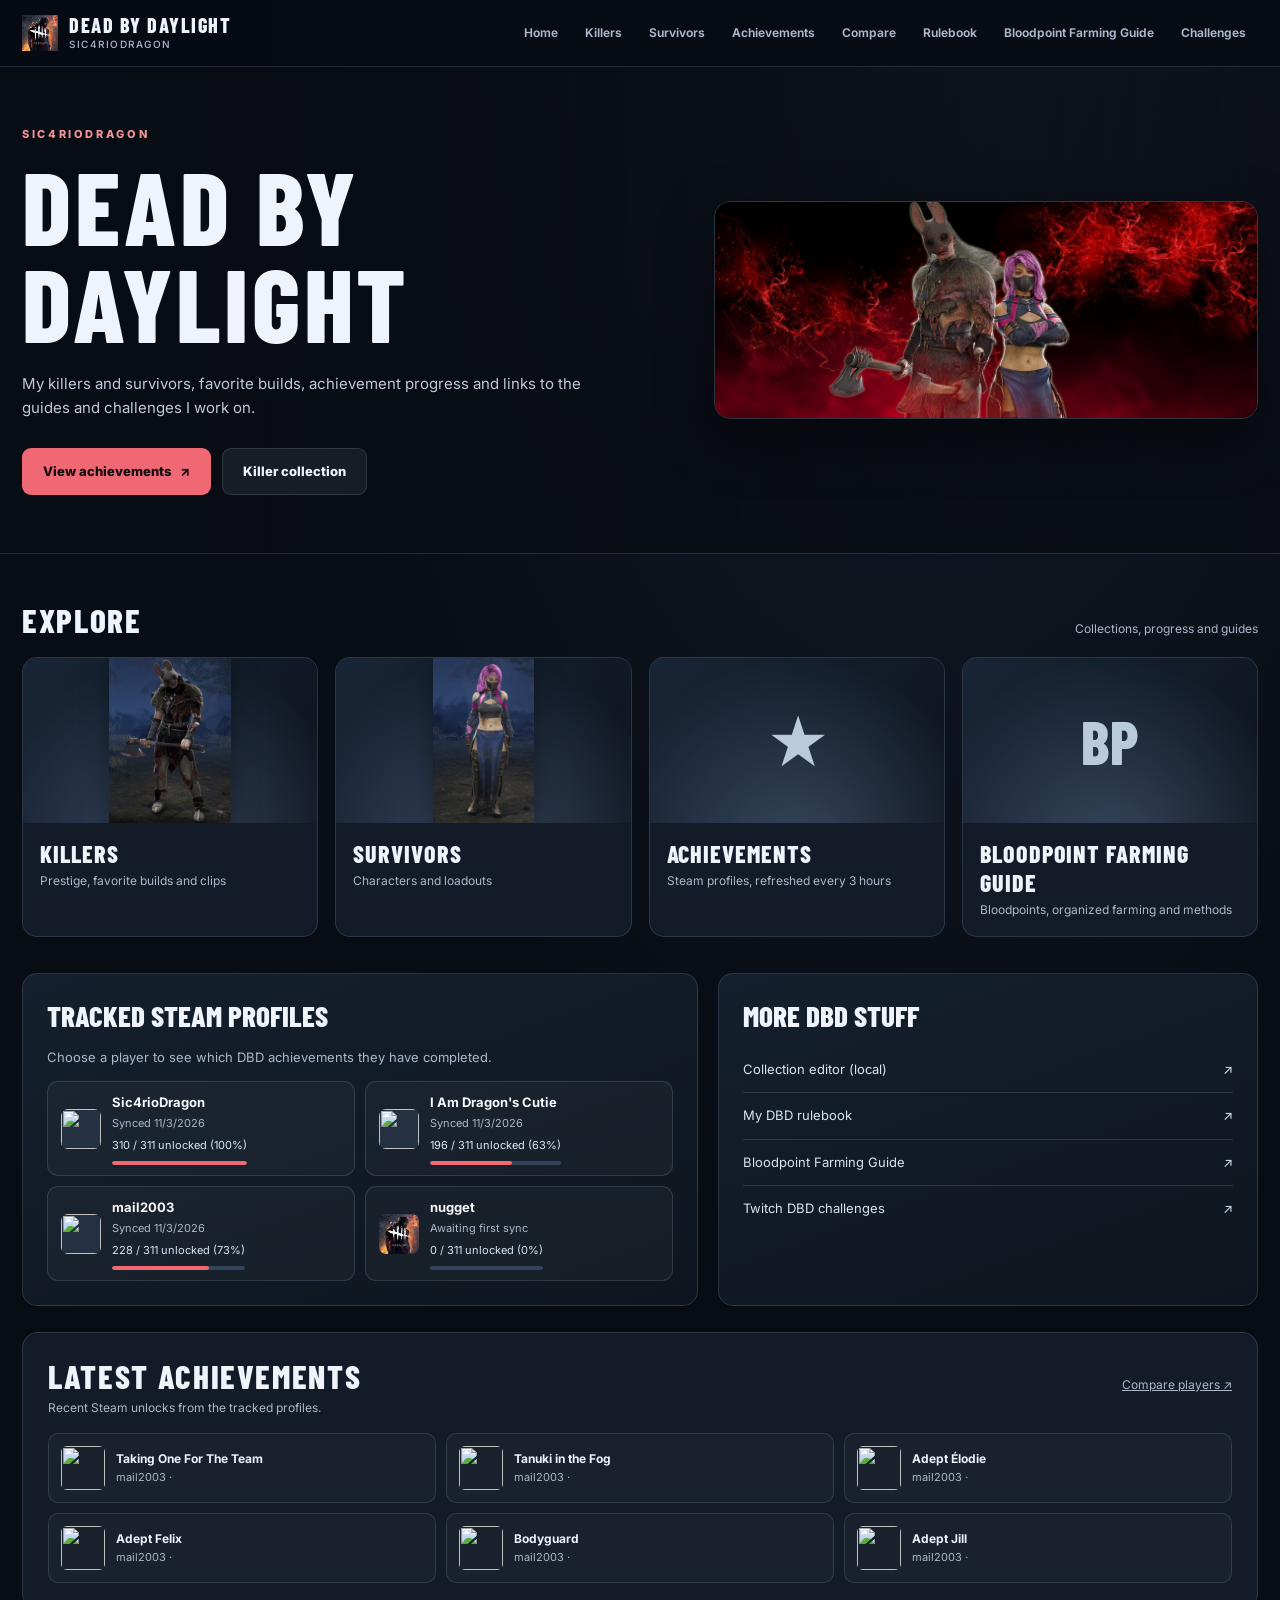
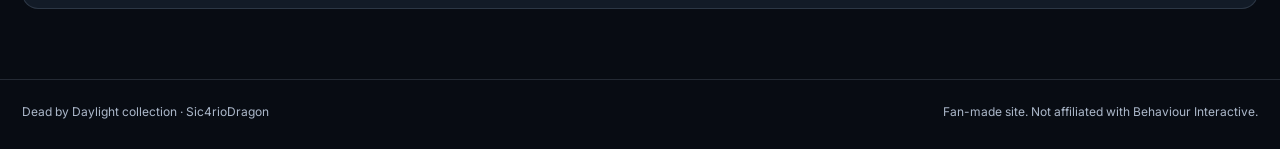
==== commit 5c3d7f88: "Add local visual editor for character prestige, builds, and clips" ====
--- a/index.html
+++ b/index.html
@@ -42,6 +42,7 @@
     <div class="hub-lower">
       <section class="hub-box" aria-labelledby="tracked-title"><h2 id="tracked-title">Tracked Steam profiles</h2><p>Choose a player to see which DBD achievements they have completed.</p><div class="hub-players" id="homePlayers"><span>Loading player list…</span></div></section>
       <section class="hub-box"><h2>More DBD stuff</h2><ul class="hub-list">
+        <li><a href="/tools/collection-editor/">Collection editor (local) <span aria-hidden="true">↗</span></a></li>
         <li><a href="/dbd-rulebook/">My DBD rulebook <span aria-hidden="true">↗</span></a></li>
         <li><a href="https://dbdfarming.sic4riodragon.uk/">Bloodpoint Farming Guide <span aria-hidden="true">↗</span></a></li>
         <li><a href="https://twitch.sic4riodragon.uk/deadbydaylight/">Twitch DBD challenges <span aria-hidden="true">↗</span></a></li>
